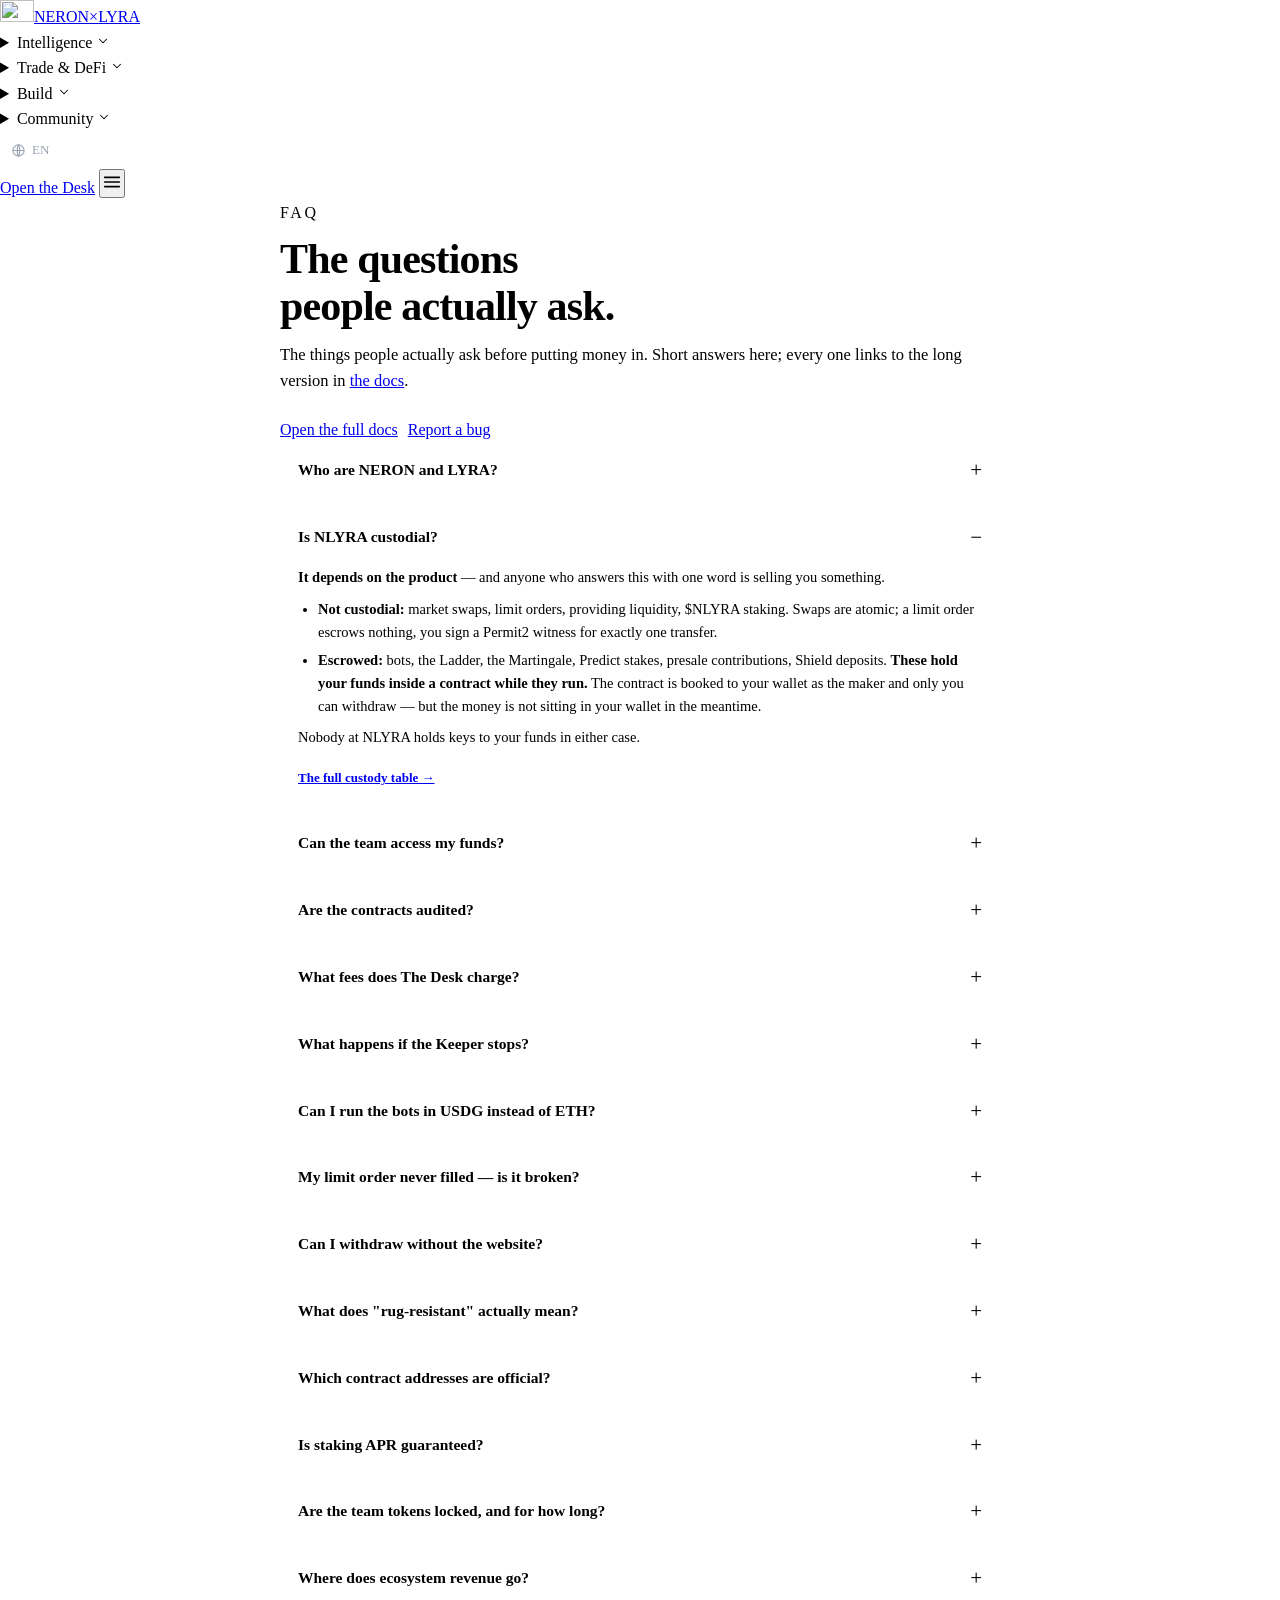
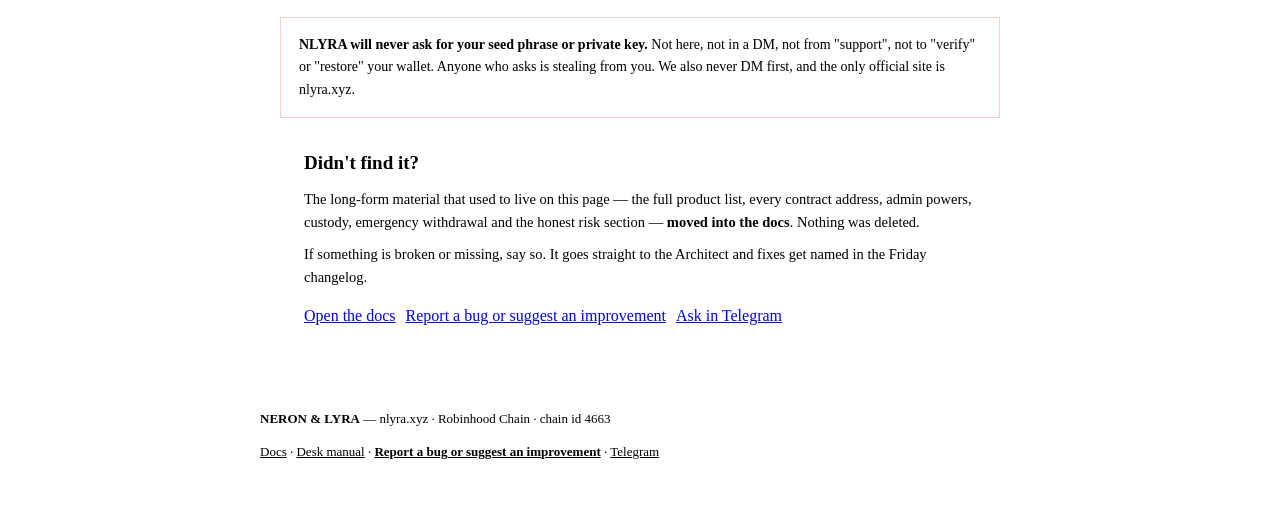
==== site/faq.html @ 0b2f2998 "Initial public release: NLYRA risk layer, contracts, bots, OTC, launchpad, Lyra Shield, Real Yield S" ====
<!DOCTYPE html>
<html lang="en" dir="ltr">
<head>
<meta charset="utf-8">
<meta name="viewport" content="width=device-width, initial-scale=1">
<title>FAQ — NLYRA · short answers, straight</title>
<meta name="description" content="Is NLYRA custodial? Can the team access my funds? Are the contracts audited? What does The Desk charge? The questions people actually ask about the NERON & LYRA ecosystem on Robinhood Chain, answered straight.">
<!--OG-->
<meta property="og:title" content="NLYRA FAQ — short answers, straight">
<meta property="og:description" content="Custody, admin powers, audits, fees, the Keeper, withdrawing without the website, and which contract addresses are official.">
<meta property="og:type" content="website">
<meta property="og:image" content="https://nlyra.xyz/og.png">
<meta name="twitter:card" content="summary_large_image">
<!--/OG-->
<link rel="icon" href="/brand/dual-core.svg" type="image/svg+xml">
<link rel="preconnect" href="https://fonts.googleapis.com">
<link rel="preconnect" href="https://fonts.gstatic.com" crossorigin>
<link href="https://fonts.googleapis.com/css2?family=Inter:wght@400;500;600;700&family=Space+Grotesk:wght@500;600;700&family=JetBrains+Mono:wght@500;700&display=swap" rel="stylesheet">
<link rel="stylesheet" href="/brand/nlyra-brand-tokens.css">
<style>
  * { margin: 0; padding: 0; box-sizing: border-box; }
  body { line-height: 1.6; }
  a:hover { text-decoration: none; }
  .wrap { max-width: 760px; margin: 0 auto; padding: 0 20px; }
  header { padding: 46px 0 34px; }
  .kicker { font: 600 12px var(--font-body); letter-spacing: .16em; text-transform: uppercase; color: var(--text-3); }
  h1 { font-size: clamp(28px, 5vw, 42px); letter-spacing: -.02em; margin: 10px 0 12px; line-height: 1.12; }
  .lead { color: var(--text-2); font-size: 16.5px; }
  .heroact { display: flex; flex-wrap: wrap; gap: 10px; margin-top: 22px; }
  section { padding: 22px 0; }

  .qa { background: var(--card); border: 1px solid var(--line); border-radius: var(--radius-lg); margin-bottom: 10px; overflow: hidden; scroll-margin-top: 70px; }
  .qa > summary { padding: 16px 18px; font-weight: 600; font-size: 15.5px; cursor: pointer; list-style: none;
      display: flex; justify-content: space-between; align-items: center; gap: 14px; font-family: var(--font-display); color: var(--text); }
  .qa > summary::-webkit-details-marker { display: none; }
  .qa > summary::after { content: '+'; color: var(--text-3); font-size: 21px; font-weight: 400; flex: none; line-height: 1; }
  .qa[open] > summary::after { content: '\2212'; }
  .qa .a { padding: 0 18px 16px; color: var(--text-2); font-size: 14.5px; }
  .qa .a p { margin-bottom: 9px; }
  .qa .a p:last-child { margin-bottom: 0; }
  .qa .a b { color: var(--text); }
  .qa .a code { font-family: var(--font-mono); font-size: 12px; color: var(--text); background: var(--nested); padding: 1px 5px; border-radius: 4px; word-break: break-all; }
  .qa .a ul { padding-left: 20px; margin: 8px 0; }
  .qa .a li { margin: 4px 0; }
  .more { display: inline-block; margin-top: 10px; font-size: 13px; font-weight: 600; }
  .yes { color: var(--safe); font-weight: 600; } .no { color: var(--danger); font-weight: 600; }
  .part { color: var(--caution); font-weight: 600; }

  .callout { background: var(--nested); border: 1px solid var(--line); border-radius: var(--radius-lg); padding: 22px 24px; margin-top: 8px; }
  .callout h2 { font-size: 19px; margin-bottom: 9px; }
  .callout p { color: var(--text-2); font-size: 14.5px; }
  .callout p + p { margin-top: 9px; }
  .callout .g2 { color: var(--text); font-weight: 600; }
  .callout .links { margin-top: 14px; display: flex; flex-wrap: wrap; gap: 10px; }

  .seedwarn { border: 1px solid rgba(248,113,113,.35); background: var(--danger-bg); border-radius: var(--radius-lg); padding: 16px 18px; margin-top: 8px; }
  .seedwarn b { color: var(--danger); }
  .seedwarn p { color: var(--text-2); font-size: 14px; }

  footer.dfoot { border-top: 1px solid var(--line); padding: 24px 20px 56px; margin-top: 34px; font-size: 13px; color: var(--text-3); }
  footer.dfoot .inner { max-width: 760px; margin: 0 auto; display: flex; justify-content: space-between; flex-wrap: wrap; gap: 12px; }
  footer.dfoot a { color: var(--text-2); }
</style>
<style id="lang-css">
.nl-nav details.lang{position:relative}
.nl-nav details.lang>summary{list-style:none;cursor:pointer;display:flex;align-items:center;gap:6px;
  padding:7px 10px;border:1px solid rgba(255,255,255,.14);border-radius:9px;font-size:13px;
  color:var(--text-2,#9aa4b2);background:rgba(255,255,255,.03);white-space:nowrap}
.nl-nav details.lang>summary::-webkit-details-marker{display:none}
.nl-nav details.lang>summary:hover{color:#fff;border-color:rgba(139,124,246,.5)}
.nl-nav details.lang .menu{position:absolute;top:calc(100% + 6px);right:0;min-width:172px;z-index:70;
  background:#0d1220;border:1px solid rgba(255,255,255,.12);border-radius:12px;padding:6px;
  box-shadow:0 18px 44px rgba(0,0,0,.5)}
.nl-nav details.lang .menu a{display:flex;justify-content:space-between;gap:12px;padding:9px 11px;
  border-radius:8px;font-size:14px;color:#e6e9ef;text-decoration:none}
.nl-nav details.lang .menu a:hover{background:rgba(139,124,246,.16)}
.nl-nav details.lang .menu a[aria-current]{color:#8B7CF6;font-weight:600}
.nl-nav details.lang .menu a i{font-style:normal;opacity:.5;font-size:12px}
@media(max-width:900px){.nl-nav details.lang .menu{right:auto;left:0}}
.i18n-partial{background:rgba(139,124,246,.12);border-bottom:1px solid rgba(139,124,246,.3);
  padding:9px 16px;font-size:13.5px;color:#cfd5e1;text-align:center}
.i18n-partial a{color:#8B7CF6;text-decoration:none;margin:0 5px}
</style><link rel="alternate" hreflang="en" href="https://nlyra.xyz/faq"><link rel="alternate" hreflang="ar" href="https://nlyra.xyz/ar/faq"><link rel="alternate" hreflang="zh-Hans" href="https://nlyra.xyz/zh/faq"><link rel="alternate" hreflang="x-default" href="https://nlyra.xyz/faq"></head>
<body class="nl">
<nav class="nl-nav" id="nlnav" aria-label="NLYRA">
  <a class="lockup" href="/" aria-label="NERON × LYRA home"><img class="mark" src="/brand/dual-core-mark.svg" alt="" aria-hidden="true" width="34" height="22">NERON<span class="x">×</span><span class="lyra">LYRA</span></a>
  <div class="links">
    <details data-nav="intel"><summary>Intelligence <svg viewBox="0 0 24 24" width="14" height="14" fill="none" stroke="currentColor" stroke-width="1.8" stroke-linecap="round" stroke-linejoin="round"><path d="M6 9l6 6 6-6"/></svg></summary>
      <div class="menu">
        <a href="/">Scanner <small>paste a CA</small></a>
        <a href="/wallet">Wallet Check</a>
        <a href="/map">Constellation <small>holders map</small></a>
        <a href="/faq#agents">The Agents</a>
        <a href="/premium">The Key</a>
      </div></details>
    <details data-nav="trade"><summary>Trade &amp; DeFi <svg viewBox="0 0 24 24" width="14" height="14" fill="none" stroke="currentColor" stroke-width="1.8" stroke-linecap="round" stroke-linejoin="round"><path d="M6 9l6 6 6-6"/></svg></summary>
      <div class="menu">
        <a href="/desk">The Desk <small>terminal</small></a>
        <a href="/desk/bots">Bots <small>grid · DCA · copy</small></a>
        <a href="/explorer">The Explorer <small>blocks &amp; txs</small></a>
        <a href="/staking">Staking <small>$NLYRA</small></a>
      </div></details>
    <details data-nav="build"><summary>Build <svg viewBox="0 0 24 24" width="14" height="14" fill="none" stroke="currentColor" stroke-width="1.8" stroke-linecap="round" stroke-linejoin="round"><path d="M6 9l6 6 6-6"/></svg></summary>
      <div class="menu">
        <a href="/launch">Launchpad</a>
        <a href="/api-docs">API</a>
      </div></details>
    <details data-nav="community"><summary>Community <svg viewBox="0 0 24 24" width="14" height="14" fill="none" stroke="currentColor" stroke-width="1.8" stroke-linecap="round" stroke-linejoin="round"><path d="M6 9l6 6 6-6"/></svg></summary>
      <div class="menu">
        <a href="/chat">Chat <small>with LYRA</small></a>
        <a href="https://t.me/NeronWakeUp" target="_blank" rel="noopener">Telegram ↗</a>
        <a href="/docs">Docs <small>the manual</small></a>
        <a href="/faq">FAQ</a>
        <a href="/stats">Stats</a>
      </div></details>
  </div>
  <span class="spacer"></span>
  <details class="lang" data-nav="lang"><summary aria-label="Language"><svg viewBox="0 0 24 24" width="15" height="15" fill="none" stroke="currentColor" stroke-width="1.7"><circle cx="12" cy="12" r="9"/><path d="M3 12h18M12 3c2.5 2.7 2.5 15.3 0 18M12 3c-2.5 2.7-2.5 15.3 0 18"/></svg>EN</summary><div class="menu"><a href="/faq" aria-current="true" hreflang="en">English<i>EN</i></a><a href="/ar/faq" hreflang="ar">العربية<i>AR</i></a><a href="/zh/faq" hreflang="zh-Hans">中文<i>中</i></a></div></details><a class="cta" href="/desk2/">Open the Desk</a>
  <button class="burger" type="button" aria-label="Menu" aria-expanded="false" onclick="var n=document.getElementById('nlnav');var o=n.classList.toggle('open');this.setAttribute('aria-expanded',String(o));"><svg viewBox="0 0 24 24" width="22" height="22" fill="none" stroke="currentColor" stroke-width="1.8" stroke-linecap="round"><path d="M4 7h16M4 12h16M4 17h16"/></svg></button>
</nav>
<script>(function(){var n=document.getElementById('nlnav');if(!n)return;var p=location.pathname;var map={'/':'intel','/wallet':'intel','/map':'intel','/premium':'intel','/desk':'trade','/desk2':'trade','/dex':'trade','/stake':'trade','/staking':'trade','/invest':'trade','/presale':'trade','/launch':'build','/api-docs':'build','/bounties':'build','/gov':'build','/chat':'community','/faq':'community','/docs':'community','/report':'community','/stats':'community','/roulette':'play','/slots':'play','/game':'play'};var k=map[p.replace(/\/$/,'')||'/'];if(k){var a=n.querySelector('[data-nav="'+k+'"]');if(a){if(a.tagName==='A')a.setAttribute('aria-current','page');else a.querySelector('summary').setAttribute('aria-current','page');}}document.addEventListener('click',function(e){n.querySelectorAll('details[open]').forEach(function(d){if(!d.contains(e.target))d.removeAttribute('open');});});})();</script>


<header class="wrap">
  <div class="kicker">FAQ</div>
  <h1 class="brand-headline">The questions<br>people actually ask.</h1>
  <p class="lead">The things people actually ask before putting money in. Short answers here; every one links to the long version in <a href="/docs">the docs</a>.</p>
  <div class="heroact">
    <a class="btn-primary" href="/docs">Open the full docs</a>
    <a class="btn-secondary" href="/report?from=faq">Report a bug</a>
  </div>
</header>

<section class="wrap">

  <details class="qa" id="agents"><summary>Who are NERON and LYRA?</summary><div class="a">
    <p>Two AI agents with a clean split of the work.</p>
    <p><b>NERON</b> is the watcher. He reads the chain itself &mdash; contract powers, ownership, liquidity locks, holder forensics, the shape of every pool &mdash; and he is the engine behind the verdict: SAFE, CAUTION, DANGER, RUG. If the chain does not say it, NERON does not claim it.</p>
    <p><b>LYRA</b> is the reader. She downloads a contract's verified Solidity and reads it line by line, telling guarded power apart from open power &mdash; the difference between an owner who can freeze a transfer and one who merely collects a fee. Her read sits next to NERON's verdict, so you get both the what and the why.</p>
    <p>They are the front of the scanner, and the reason the ecosystem exists. They do not hold funds and they do not sign transactions for you.</p>
    <a class="more" href="/docs#what-is">What NLYRA is &rarr;</a>
  </div></details>

  <details class="qa" id="q-custodial" open><summary>Is NLYRA custodial?</summary><div class="a">
    <p><span class="part">It depends on the product</span> &mdash; and anyone who answers this with one word is selling you something.</p>
    <ul>
      <li><b>Not custodial:</b> market swaps, limit orders, providing liquidity, $NLYRA staking. Swaps are atomic; a limit order escrows nothing, you sign a Permit2 witness for exactly one transfer.</li>
      <li><b>Escrowed:</b> bots, the Ladder, the Martingale, Predict stakes, presale contributions, Shield deposits. <b>These hold your funds inside a contract while they run.</b> The contract is booked to your wallet as the maker and only you can withdraw &mdash; but the money is not sitting in your wallet in the meantime.</li>
    </ul>
    <p>Nobody at NLYRA holds keys to your funds in either case.</p>
    <a class="more" href="/docs#custody">The full custody table &rarr;</a>
  </div></details>

  <details class="qa" id="q-team"><summary>Can the team access my funds?</summary><div class="a">
    <p><span class="no">No</span> &mdash; there is no owner function that reaches user balances, and none of the Desk contracts is upgradeable, so that cannot be added later. (One exception elsewhere in the ecosystem: the Lyra Shield entrypoint is an upgradeable proxy.)</p>
    <p>The complete list on The Desk: <b>pause</b> (which stops trading, never a withdrawal), <b>call <code>rescue(token, to)</code></b> on the surplus above what users deposited &mdash; arithmetically capped, reverts at zero &mdash; <b>change the fee band for new bots and swaps</b> within a hard 3% ceiling, <b>change the referrer share</b>, and on Predict alone <b>repoint the oracle</b> that decides future rounds.</p>
    <p>What it cannot do: move your escrow, redirect a withdrawal (the maker address has no setter), upgrade anything, or raise the fee on a bot already running or an order already signed.</p>
    <p><b>The honest caveat:</b> those keys are single hot keys, not a multisig, and the handover to anything safer has not been started.</p>
    <a class="more" href="/docs#admin-powers">Every admin power, listed &rarr;</a>
  </div></details>

  <details class="qa" id="q-audit"><summary>Are the contracts audited?</summary><div class="a">
    <p><b>Partly, and here is exactly which part.</b> Much of what you use runs on code that has been audited for years by other people: Uniswap V2 and V3, Synthetix StakingRewards, Permit2, and the 0xbow Privacy Pools circuits.</p>
    <p>The contracts we wrote ourselves &mdash; The Desk, the bots, the launchpad, the games &mdash; have <b>not</b> been through a third-party audit firm. An upstream audit says the design is well studied; it says nothing about our wiring or the code around it, so we do not count it as ours.</p>
    <p>What we do instead: every source is verified and readable on Blockscout, LYRA reads each contract before it ships, and <b>every withdrawal path has been run on mainnet with real money</b> &mdash; so the way you get your funds out is tested, not assumed. The contracts are small, immutable and public so you can check them yourself.</p>
    <p>Still, "no bug found" is never "no bug". Size your position accordingly.</p>
    <a class="more" href="/docs#risks">Risks &amp; audits, in full &rarr;</a>
  </div></details>

  <details class="qa" id="q-fees"><summary>What fees does The Desk charge?</summary><div class="a">
    <p><b>1% of each executed trade</b>, or <b>0.9% if you were referred</b>. That is the whole story for trading.</p>
    <ul>
      <li>Charged at the moment of the swap, by the fee router &mdash; on market orders, limit-order fills, ladder rungs, martingale steps and every bot fill.</li>
      <li><b>0% performance fee.</b> Nothing is taken from your profit, ever.</li>
      <li>Placing a limit order is free (it is a signature). Cancelling costs gas only, about $0.001. Depositing into and withdrawing from a bot cost gas only.</li>
      <li>Predict's NLYRA pool takes 3% of the pot, and only when a round settles with a winner.</li>
      <li>The 1% ceiling is hard-coded in the page and the router refuses anything below 0.9%.</li>
    </ul>
    <p>Separately, the pool charges its own fee and some V4 pools attach a hook that takes 1&ndash;2% more &mdash; both are already inside the quote you see.</p>
    <a class="more" href="/desk/docs#fees">Every fee and minimum &rarr;</a>
  </div></details>

  <details class="qa" id="q-keeper"><summary>What happens if the Keeper stops?</summary><div class="a">
    <p>Your bot freezes mid-strategy: no buys, no sells, no take-profit and <b>no stop-loss</b>. The bots hub shows a <i>keeper offline</i> tag when this is the case.</p>
    <p><b>Your money stays safe and withdrawable throughout</b> &mdash; withdrawing needs neither the Keeper, the server nor the website. What you lose is the automation, including the protection you were relying on.</p>
    <p>The Keeper's failure mode is inaction, not theft: it owns nothing, it never holds funds, and every execution it triggers is re-checked against on-chain rules. If it is down and you were counting on a stop, withdraw and manage the position by hand.</p>
    <a class="more" href="/docs#tr-bot">What to do when a bot stalls &rarr;</a>
  </div></details>

  <details class="qa" id="q-usdgbots"><summary>Can I run the bots in USDG instead of ETH?</summary><div class="a">
    <p>That is what the USDG grids are for. Two escrow contracts quoted in <b>USDG</b> &mdash; the Robinhood Chain dollar &mdash; are deployed and verified on-chain, and they are being enabled in the new bots v2 interface:</p>
    <ul>
      <li><b>Spot Grid &middot; USDG:</b> <code data-c="0xdd13354cfE3E79a944d8F93476176F016f6311e4">0xdd13354cfE3E79a944d8F93476176F016f6311e4</code></li>
      <li><b>Infinity Grid &middot; USDG:</b> <code data-c="0x551C66EF613c283FC439AE21DFa9C54c6f6b19a3">0x551C66EF613c283FC439AE21DFa9C54c6f6b19a3</code></li>
    </ul>
    <p><b>What it changes.</b> The grid logic is the same v3 logic, level for level &mdash; only the quote is different. Your idle capital sits in dollars instead of ETH, so a grid you meant to be flat is not quietly long or short ETH while it runs. It is also the only way to grid the <b>stock tokens</b> (NVDA, SPY, GME and the rest), whose pools quote against USDG and nothing else.</p>
    <p><b>How you fund it.</b> USDG is an ERC-20, not the native coin, so opening a bot is <b>approve, then open</b> &mdash; two signatures instead of one. Getting out is unchanged: the same maker-only <code>stop(id, 0x, 0, false)</code>, no keeper, no server, no route data, paid back to you in USDG and tokens.</p>
    <p>Same custody and the same fee as everything else on The Desk &mdash; your money lives in the contract, only your wallet can take it out, the keeper only executes inside the limits you set, and it is 1% per executed leg. The bots execute your strategy; they do not predict the market.</p>
    <p>One thing is genuinely different: <b>USDG is a regulated stablecoin and its issuer can freeze an address.</b> If a payout to your wallet is rejected for that reason the contract does not lose it &mdash; it books the amount to <code>pending</code>, and <code>withdrawPending(token, to)</code> lets you send it elsewhere later.</p>
    <a class="more" href="/docs#desk-contracts">Every Desk contract, current and legacy &rarr;</a> &nbsp; <a class="more" href="/desk/help/bots">How to get your money out &rarr;</a>
  </div></details>

  <details class="qa" id="q-limitfill"><summary>My limit order never filled &mdash; is it broken?</summary><div class="a">
    <p>Almost always the price never reached the <b>executable</b> level. The chart shows the pool&rsquo;s raw price, but your order fills on the executable quote &mdash; which already includes the 1% fee (0.9% referred) and the keeper&rsquo;s 0.3% safety margin. In chart terms that is about <b>1.3% past your trigger</b>.</p>
    <ul>
      <li>The <b>fills near</b> price on the order ticket is the level that actually executes. Trust it over the candle wick.</li>
      <li>Give the order time: asking for a 5% move with a 1-hour expiry usually expires &mdash; that is the order working, not failing.</li>
      <li>The keeper checks every open order <b>once per second</b>, around the clock. We audited the full history on 2026-08-28: every fill and every expiry was correct.</li>
    </ul>
  </div></details>

  <details class="qa" id="q-nowebsite"><summary>Can I withdraw without the website?</summary><div class="a">
    <p><span class="yes">Yes.</span> Nothing about your money depends on nlyra.xyz being reachable.</p>
    <p>Every escrow contract exposes a maker-only withdrawal that needs <b>only your bot id</b> &mdash; no route data, no quote, no signature from us. It is not blocked by pause and not blocked by expiry, and past expiry <code>refundExpired(id)</code> can be called by anybody and still pays you, never the caller.</p>
    <p>Call it from <a href="https://robinhoodchain.blockscout.com" target="_blank" rel="noopener">Blockscout</a>'s Write Contract tab, or from the rescue guide &mdash; a single self-contained file you can save with Ctrl+S and use offline, with an off-site mirror on GitHub.</p>
    <p><b>Save it before you need it.</b></p>
    <a class="more" href="/desk/help/bots">The rescue guide &rarr;</a> &nbsp; <a class="more" href="/docs#tr-blockscout">Step by step from Blockscout &rarr;</a>
  </div></details>

  <details class="qa" id="q-rugresistant"><summary>What does "rug-resistant" actually mean?</summary><div class="a">
    <p>It means specific things about tokens launched through <b>Architect Launch</b>, and nothing at all about tokens launched anywhere else:</p>
    <ul>
      <li>The token is born inside a real pool and the liquidity position is <b>locked for life</b> in a vault the creator does not control &mdash; the classic rug, pulling liquidity, has no path.</li>
      <li>The token itself has <b>no owner powers</b>: the supply is a compile-time constant, so there is no mint function, no blacklist and no pause.</li>
      <li>The creator's own first buy is <b>hard-capped at 5% of supply</b>, atomic inside the create transaction.</li>
    </ul>
    <p><b>What it does not mean.</b> The creator's 5% is <b>unlocked and sellable from the first block</b>, and nothing stops them buying more from the pool immediately after. "The creator holds 5% at the floor price and sells into their holders" is wide open, and that is how most launchpad tokens actually go to zero. It also does not mean the price cannot go to zero, and it says nothing about tokens on the market board that were not launched here. The scanner's verdict is a filter, not a promise.</p>
    <a class="more" href="/docs#p-launch">How Launch works &rarr;</a>
  </div></details>

  <details class="qa" id="q-addresses"><summary>Which contract addresses are official?</summary><div class="a">
    <p>Only the ones listed in <a href="/docs#addresses">the docs address table</a>. If an address is not there, it is not ours.</p>
    <p>The two most impersonated:</p>
    <ul>
      <li><b>$NLYRA token:</b> <code data-c="0xb9d3824149ad8ac984153ceec91d5a2405d1fb95">0xb9d3824149ad8ac984153ceec91d5a2405d1fb95</code></li>
      <li><b>Desk fee router (v2):</b> <code data-c="0x9d1eA9Abbb99D813b7acA7666285CDed7f833565">0x9d1eA9Abbb99D813b7acA7666285CDed7f833565</code></li>
    </ul>
    <p>Note that several contracts have <b>legacy versions</b> that are still live and still hold positions opened on them. A legacy address is not a fake address &mdash; the table marks which is which.</p>
    <p>Two more worth knowing: the fee treasury is <code data-c="0xe30647793192D15BFA6E53aE8651368d332fe04C">0xe30647793192D15BFA6E53aE8651368d332fe04C</code> and the liquidity locker is <code data-c="0x736D76699C26D0d966744cAe304C000d471f7F35">0x736D76699C26D0d966744cAe304C000d471f7F35</code>.</p>
    <p>The only official website is <b>nlyra.xyz</b>. We never DM first.</p>
    <a class="more" href="/docs#addresses">Every address, current and legacy &rarr;</a>
  </div></details>

  <details class="qa" id="q-apr"><summary>Is staking APR guaranteed?</summary><div class="a">
    <p><span class="no">No &mdash; and anyone promising you a guaranteed APR is lying to you.</span></p>
    <p><b>$NLYRA staking pays a fixed stream, not a fixed rate.</b> The contract emits a set number of tokens per second and splits them among everyone staked, so the percentage is an output. Read on 27 Aug 2026: 12,801,393 NLYRA over the cycle ending 17 Oct, against 292.4M staked &rarr; <b>&asymp;26.6%</b>. Any headline number goes stale the moment someone stakes or unstakes &mdash; compute it from <code>rewardRate()</code> and <code>totalSupply()</code> on the contract.</p>
    <p><b>Architect Stake creator pools</b> are stronger but still not a guarantee: the contract escrows each staker's full reward from the creator's locked reserve at the moment they stake, so the advertised rate is funded before you enter. That says nothing about what the token will be worth when you exit.</p>
    <p>Verified against the deployed bytecode: the staking contract has <b>no owner, no pause and no sweep function</b>, and the reward pool is funded to the wei.</p>
    <a class="more" href="/docs#p-staking">Staking, both kinds &rarr;</a>
  </div></details>

  <details class="qa" id="q-lock"><summary>Are the team tokens locked, and for how long?</summary><div class="a">
    <p><b>Yes, and the answer is months, not years.</b> 52,570,139 NLYRA &mdash; 5.26% of supply &mdash; are in PinkLock02 releasing <b>10% every 10 days</b>. The first tranche unlocked on 24 August 2026 and the <b>last unlocks on 22 November 2026</b>. 47.3M are still locked today. The schedule can no longer be changed by anyone, including us.</p>
    <p><b>That is a different lock from the liquidity.</b> The launch liquidity position &mdash; 99.7% of all NLYRA liquidity &mdash; is held by a contract with <b>no withdraw, unlock or transfer function at all</b>, and no proxy to add one. It is not on a timer; there is no code path that releases it.</p>
    <p>Plan for 5.26% of supply entering the float before 22 November 2026.</p>
    <a class="more" href="/docs#supply-locks">The full schedule and the numbers &rarr;</a>
  </div></details>

  <details class="qa" id="q-revenue"><summary>Where does ecosystem revenue go?</summary><div class="a">
    <p>Every fee is on-chain and traceable. The main flows:</p>
    <ul>
      <li><b>Desk trading, 1%:</b> 30% is credited to your referrer by the router itself, in the asset the fee was taken in, claimable at any time. The other 70% goes to the treasury. The 30% is current policy &mdash; the owner can set the referrer share to zero for future fees.</li>
      <li><b>Launch and Presale:</b> the protocol's share of pool fees and the 5% presale fee go to the <b>Buyback Burner</b> &mdash; a contract with no owner that anybody can trigger, which sends <b>50% to ops and 50% into market-buying $NLYRA straight to <code>0xdEaD</code></b>.</li>
      <li><b>Liquidity Desk:</b> 20% of profit plus 0.5% on exit, both to the buyback burner.</li>
      <li><b>OTC Desk:</b> 0.5% of every fill, paid by the buyer, to the buyback burner (ETH in the same transaction, NLYRA burned directly, USDG swapped to ETH by the keeper). Contract <code>0x9656513aC910a9839B51dB7c92a6914ABB4F52e8</code>, verified.</li>
      <li><b>DEX:</b> 0.05% of V2 volume and a quarter of each V3 pool's fee tier to the treasury; the rest to liquidity providers.</li>
    </ul>
    <p>What the treasury then does with its share is not yet documented here, because it has not been verified on-chain for publication. The address is public and so are its outflows.</p>
    <a class="more" href="/docs#revenue">The full revenue table &rarr;</a>
  </div></details>

</section>

<section class="wrap">
  <div class="seedwarn">
    <p><b>NLYRA will never ask for your seed phrase or private key.</b> Not here, not in a DM, not from "support", not to "verify" or "restore" your wallet. Anyone who asks is stealing from you. We also never DM first, and the only official site is nlyra.xyz.</p>
  </div>
</section>

<section class="wrap">
  <div class="callout">
    <h2>Didn't find it?</h2>
    <p>The long-form material that used to live on this page &mdash; the full product list, every contract address, admin powers, custody, emergency withdrawal and the honest risk section &mdash; <span class="g2">moved into the docs</span>. Nothing was deleted.</p>
    <p>If something is broken or missing, say so. It goes straight to the Architect and fixes get named in the Friday changelog.</p>
    <div class="links">
      <a class="btn-primary" href="/docs">Open the docs</a>
      <a class="btn-secondary" href="/report?from=faq">Report a bug or suggest an improvement</a>
      <a class="btn-secondary" id="tg-cta" href="https://t.me/NeronWakeUp" target="_blank" rel="noopener">Ask in Telegram</a>
    </div>
  </div>
</section>

<footer class="dfoot"><div class="inner">
  <span><b>NERON &amp; LYRA</b> &mdash; nlyra.xyz &middot; Robinhood Chain &middot; chain id 4663</span>
  <span><a href="/docs">Docs</a> &middot; <a href="/desk/docs">Desk manual</a> &middot; <a href="/report?from=faq-footer"><b>Report a bug or suggest an improvement</b></a> &middot; <a id="tg-foot" href="https://t.me/NeronWakeUp" target="_blank" rel="noopener">Telegram</a></span>
</div></footer>

<script>
const CFG = {"telegram":"https://t.me/NeronWakeUp"};
const cfg = (typeof CFG === 'object') ? CFG : { telegram: 'https://t.me/NeronWakeUp' };
for (const id of ['tg-nav', 'tg-foot', 'tg-cta']) { const el = document.getElementById(id); if (el) el.href = cfg.telegram; }
document.querySelectorAll('code[data-c]').forEach((c) => {
  c.title = 'click to copy';
  c.style.cursor = 'pointer';
  c.onclick = () => { const t = c.textContent; navigator.clipboard.writeText(c.dataset.c).then(() => { c.textContent = 'copied'; setTimeout(() => { c.textContent = t; }, 1100); }, () => {}); };
});
// open the question named in the URL
if (location.hash) { const el = document.querySelector(location.hash); if (el && el.tagName === 'DETAILS') { el.open = true; el.scrollIntoView({ block: 'start' }); } }
</script>
</body>
</html>
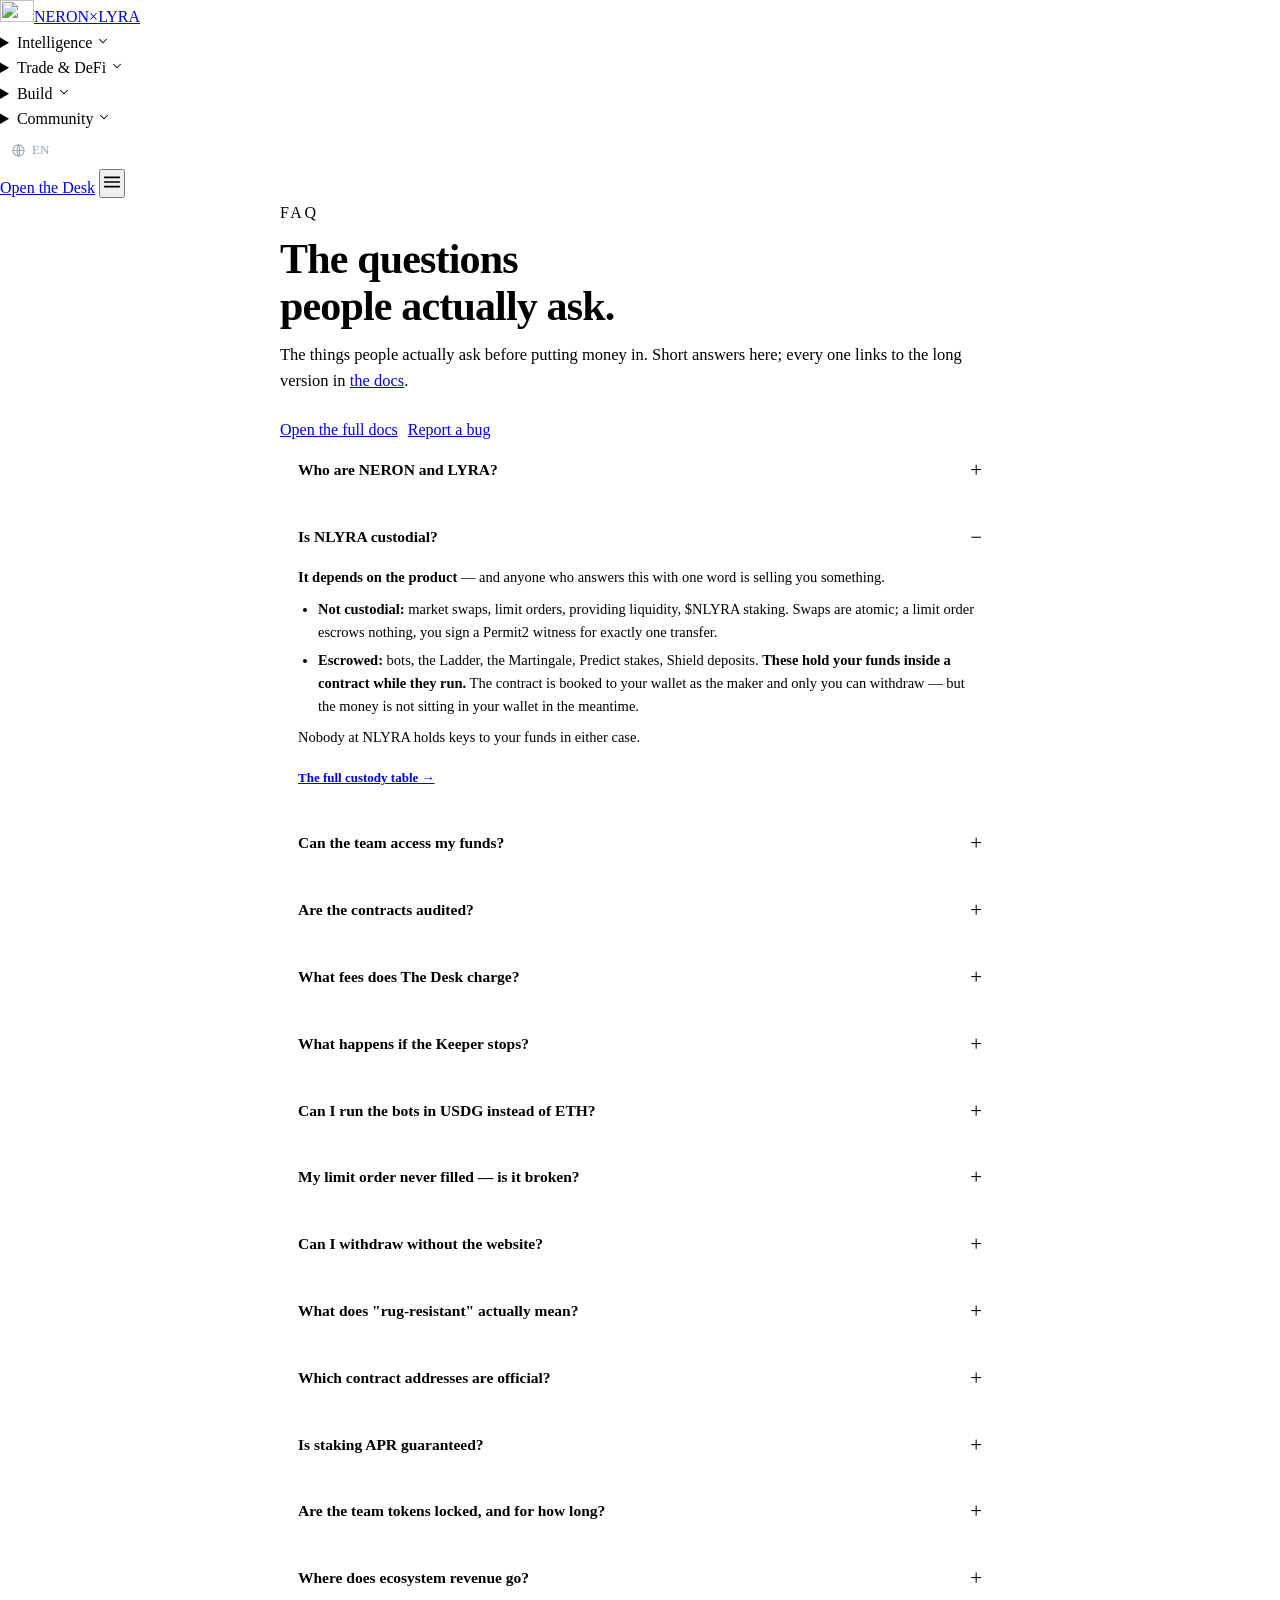
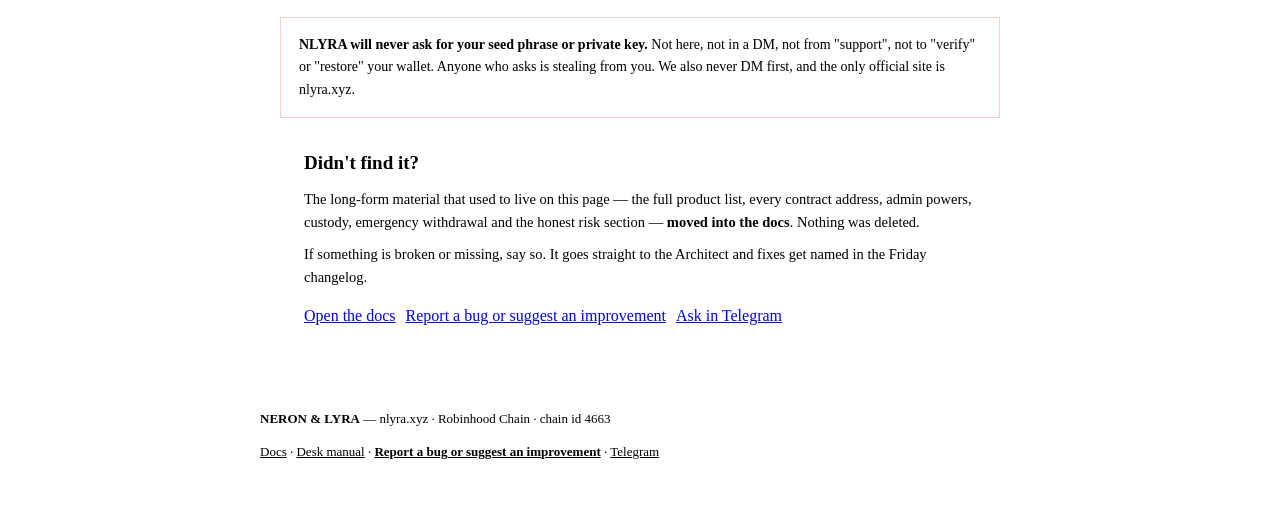
==== commit 8cadfda5: "Remove Architect Presale (discontinued) The presale product is discontinued. This removes its deploy" ====
--- a/site/faq.html
+++ b/site/faq.html
@@ -118,7 +118,7 @@
   <details class="lang" data-nav="lang"><summary aria-label="Language"><svg viewBox="0 0 24 24" width="15" height="15" fill="none" stroke="currentColor" stroke-width="1.7"><circle cx="12" cy="12" r="9"/><path d="M3 12h18M12 3c2.5 2.7 2.5 15.3 0 18M12 3c-2.5 2.7-2.5 15.3 0 18"/></svg>EN</summary><div class="menu"><a href="/faq" aria-current="true" hreflang="en">English<i>EN</i></a><a href="/ar/faq" hreflang="ar">العربية<i>AR</i></a><a href="/zh/faq" hreflang="zh-Hans">中文<i>中</i></a></div></details><a class="cta" href="/desk2/">Open the Desk</a>
   <button class="burger" type="button" aria-label="Menu" aria-expanded="false" onclick="var n=document.getElementById('nlnav');var o=n.classList.toggle('open');this.setAttribute('aria-expanded',String(o));"><svg viewBox="0 0 24 24" width="22" height="22" fill="none" stroke="currentColor" stroke-width="1.8" stroke-linecap="round"><path d="M4 7h16M4 12h16M4 17h16"/></svg></button>
 </nav>
-<script>(function(){var n=document.getElementById('nlnav');if(!n)return;var p=location.pathname;var map={'/':'intel','/wallet':'intel','/map':'intel','/premium':'intel','/desk':'trade','/desk2':'trade','/dex':'trade','/stake':'trade','/staking':'trade','/invest':'trade','/presale':'trade','/launch':'build','/api-docs':'build','/bounties':'build','/gov':'build','/chat':'community','/faq':'community','/docs':'community','/report':'community','/stats':'community','/roulette':'play','/slots':'play','/game':'play'};var k=map[p.replace(/\/$/,'')||'/'];if(k){var a=n.querySelector('[data-nav="'+k+'"]');if(a){if(a.tagName==='A')a.setAttribute('aria-current','page');else a.querySelector('summary').setAttribute('aria-current','page');}}document.addEventListener('click',function(e){n.querySelectorAll('details[open]').forEach(function(d){if(!d.contains(e.target))d.removeAttribute('open');});});})();</script>
+<script>(function(){var n=document.getElementById('nlnav');if(!n)return;var p=location.pathname;var map={'/':'intel','/wallet':'intel','/map':'intel','/premium':'intel','/desk':'trade','/desk2':'trade','/dex':'trade','/stake':'trade','/staking':'trade','/invest':'trade','/launch':'build','/api-docs':'build','/bounties':'build','/gov':'build','/chat':'community','/faq':'community','/docs':'community','/report':'community','/stats':'community','/roulette':'play','/slots':'play','/game':'play'};var k=map[p.replace(/\/$/,'')||'/'];if(k){var a=n.querySelector('[data-nav="'+k+'"]');if(a){if(a.tagName==='A')a.setAttribute('aria-current','page');else a.querySelector('summary').setAttribute('aria-current','page');}}document.addEventListener('click',function(e){n.querySelectorAll('details[open]').forEach(function(d){if(!d.contains(e.target))d.removeAttribute('open');});});})();</script>
 
 
 <header class="wrap">
@@ -145,7 +145,7 @@
     <p><span class="part">It depends on the product</span> &mdash; and anyone who answers this with one word is selling you something.</p>
     <ul>
       <li><b>Not custodial:</b> market swaps, limit orders, providing liquidity, $NLYRA staking. Swaps are atomic; a limit order escrows nothing, you sign a Permit2 witness for exactly one transfer.</li>
-      <li><b>Escrowed:</b> bots, the Ladder, the Martingale, Predict stakes, presale contributions, Shield deposits. <b>These hold your funds inside a contract while they run.</b> The contract is booked to your wallet as the maker and only you can withdraw &mdash; but the money is not sitting in your wallet in the meantime.</li>
+      <li><b>Escrowed:</b> bots, the Ladder, the Martingale, Predict stakes, Shield deposits. <b>These hold your funds inside a contract while they run.</b> The contract is booked to your wallet as the maker and only you can withdraw &mdash; but the money is not sitting in your wallet in the meantime.</li>
     </ul>
     <p>Nobody at NLYRA holds keys to your funds in either case.</p>
     <a class="more" href="/docs#custody">The full custody table &rarr;</a>
@@ -260,7 +260,7 @@
     <p>Every fee is on-chain and traceable. The main flows:</p>
     <ul>
       <li><b>Desk trading, 1%:</b> 30% is credited to your referrer by the router itself, in the asset the fee was taken in, claimable at any time. The other 70% goes to the treasury. The 30% is current policy &mdash; the owner can set the referrer share to zero for future fees.</li>
-      <li><b>Launch and Presale:</b> the protocol's share of pool fees and the 5% presale fee go to the <b>Buyback Burner</b> &mdash; a contract with no owner that anybody can trigger, which sends <b>50% to ops and 50% into market-buying $NLYRA straight to <code>0xdEaD</code></b>.</li>
+      <li><b>Launch:</b> the protocol's share of pool fees goes to the <b>Buyback Burner</b> &mdash; a contract with no owner that anybody can trigger, which sends <b>50% to ops and 50% into market-buying $NLYRA straight to <code>0xdEaD</code></b>.</li>
       <li><b>Liquidity Desk:</b> 20% of profit plus 0.5% on exit, both to the buyback burner.</li>
       <li><b>OTC Desk:</b> 0.5% of every fill, paid by the buyer, to the buyback burner (ETH in the same transaction, NLYRA burned directly, USDG swapped to ETH by the keeper). Contract <code>0x9656513aC910a9839B51dB7c92a6914ABB4F52e8</code>, verified.</li>
       <li><b>DEX:</b> 0.05% of V2 volume and a quarter of each V3 pool's fee tier to the treasury; the rest to liquidity providers.</li>
